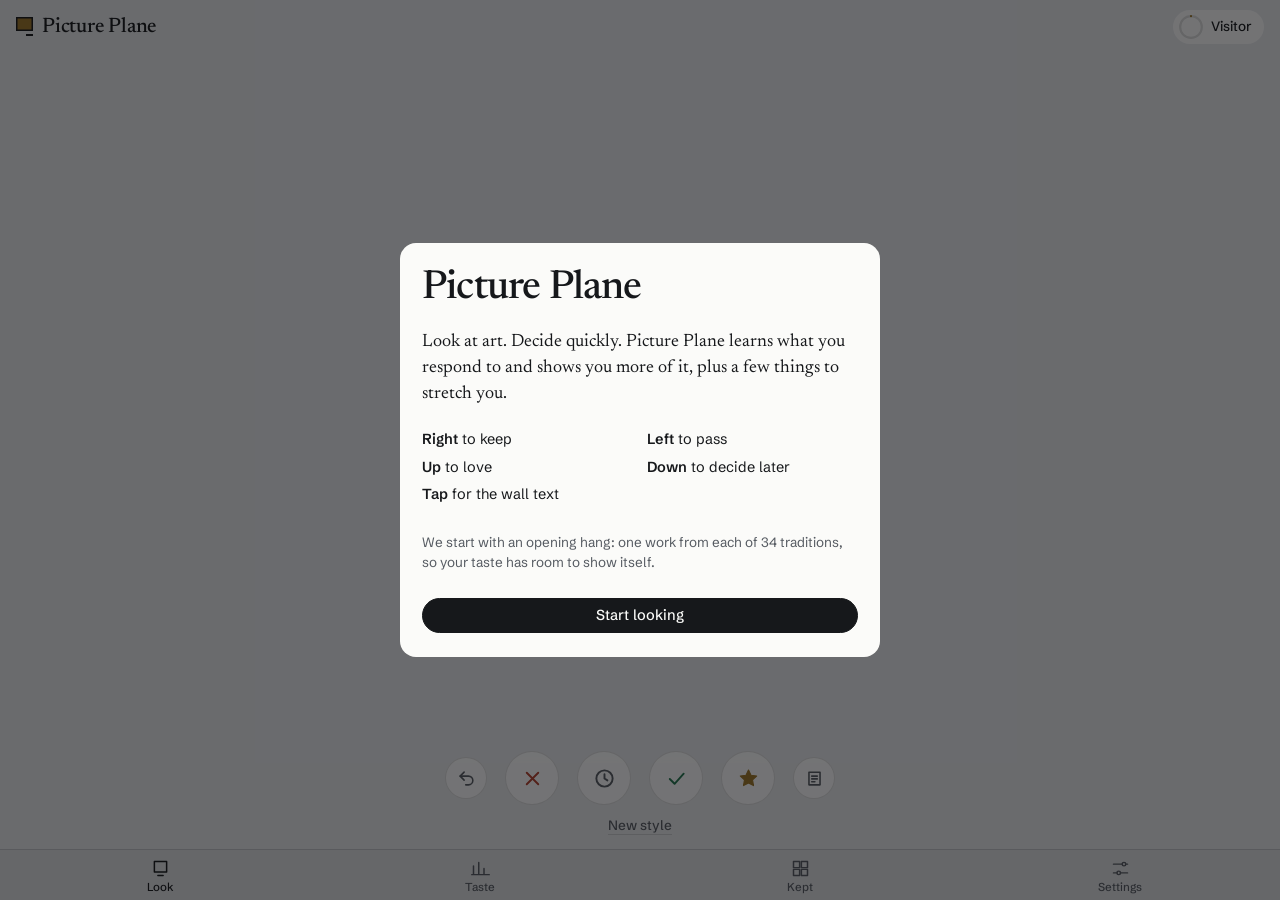
==== alpha/index.html @ bbab6c98 "Alpha: Picture Plane, a ground-up rebuild at /alpha/ - Gallery-wall design: true-proportion hanging," ====
<!doctype html>
<html lang="en">
<head>
<meta charset="utf-8">
<meta name="viewport" content="width=device-width, initial-scale=1, viewport-fit=cover">
<title>Picture Plane</title>
<meta name="description" content="Look at art, decide quickly, and learn what you respond to.">
<meta name="theme-color" content="#2b2f36">
<meta name="apple-mobile-web-app-capable" content="yes">
<meta name="apple-mobile-web-app-status-bar-style" content="black-translucent">
<meta name="apple-mobile-web-app-title" content="Picture Plane">
<link rel="manifest" href="./manifest.webmanifest">
<link rel="icon" href="./icons/icon-192.png">
<link rel="apple-touch-icon" href="./icons/apple-touch-icon.png">
<link rel="preconnect" href="https://fonts.googleapis.com">
<link rel="preconnect" href="https://fonts.gstatic.com" crossorigin>
<link rel="stylesheet" href="https://fonts.googleapis.com/css2?family=Newsreader:ital,opsz,wght@0,6..72,400;0,6..72,500;1,6..72,400;1,6..72,500&family=Schibsted+Grotesk:wght@400;500;600&display=swap">
<link rel="stylesheet" href="./app.css">
</head>
<body>
<a class="skip" href="#controls">Skip to controls</a>
<header class="topbar">
  <p class="wordmark" aria-label="Picture Plane"><span class="mark" aria-hidden="true"></span>Picture Plane</p>
  <button class="levelchip" id="levelChip" type="button"></button>
</header>

<main>
  <section id="view-look" class="view look" aria-label="Look">
    <div class="nudge" id="nudge" hidden><span>A lot has changed since your last backup.</span><button class="btn small" id="nudgeGo">Back up</button></div>
    <div class="stage-wrap">
      <div class="edge" id="edge-pass" aria-hidden="true"><span>Pass</span></div>
      <div class="edge" id="edge-keep" aria-hidden="true"><span>Keep</span></div>
      <div class="edge" id="edge-love" aria-hidden="true"><span>Love</span></div>
      <div class="edge" id="edge-later" aria-hidden="true"><span>Later</span></div>
      <div class="stage" id="stage"></div>
    </div>
    <div class="why" id="why" hidden role="group" aria-label="What drew you in"></div>
    <div class="controls" id="controls">
      <button class="ctl ghost" id="btnUndo" type="button" aria-label="Undo" title="Undo (Backspace)"><svg viewBox="0 0 24 24" aria-hidden="true"><path d="M9 14 4 9l5-5"/><path d="M4 9h10.5a5.5 5.5 0 0 1 0 11H11"/></svg></button>
      <button class="ctl pass" id="btnPass" type="button" aria-label="Pass" title="Pass (Left arrow)"><svg viewBox="0 0 24 24" aria-hidden="true"><path d="M6 6l12 12M18 6 6 18"/></svg></button>
      <button class="ctl later" id="btnLater" type="button" aria-label="Decide later" title="Later (Down arrow)"><svg viewBox="0 0 24 24" aria-hidden="true"><circle cx="12" cy="12" r="8.5"/><path d="M12 7.5V12l3 2"/></svg></button>
      <button class="ctl keep" id="btnKeep" type="button" aria-label="Keep" title="Keep (Right arrow)"><svg viewBox="0 0 24 24" aria-hidden="true"><path d="M5 12.5 10 17.5 19.5 7"/></svg></button>
      <button class="ctl love" id="btnLove" type="button" aria-label="Love" title="Love (Up arrow)"><svg viewBox="0 0 24 24" aria-hidden="true"><path d="M12 3.2l2.6 5.4 5.9.8-4.3 4.1 1 5.9L12 16.6l-5.2 2.8 1-5.9L3.5 9.4l5.9-.8z"/></svg></button>
      <button class="ctl ghost" id="btnInfo" type="button" aria-label="Wall text" title="Wall text (I)"><svg viewBox="0 0 24 24" aria-hidden="true"><path d="M5 4h14v16H5z"/><path d="M8.5 9h7M8.5 12.5h7M8.5 16h4"/></svg></button>
    </div>
    <div class="aux"><button class="textbtn" id="btnNewStyle" type="button">New style</button></div>
  </section>
  <section id="view-taste" class="view" aria-label="Taste" hidden></section>
  <section id="view-kept" class="view" aria-label="Kept" hidden></section>
  <section id="view-settings" class="view" aria-label="Settings" hidden></section>
</main>

<nav class="tabbar" aria-label="Main">
  <button id="tab-look" data-view="look" type="button" aria-current="page"><svg viewBox="0 0 24 24" aria-hidden="true"><rect x="5" y="4" width="14" height="12"/><path d="M9 20h6"/></svg>Look</button>
  <button id="tab-taste" data-view="taste" type="button"><svg viewBox="0 0 24 24" aria-hidden="true"><path d="M4 19V9M10 19V5M16 19v-7M22 19H2"/></svg>Taste</button>
  <button id="tab-kept" data-view="kept" type="button"><svg viewBox="0 0 24 24" aria-hidden="true"><rect x="4" y="4" width="7" height="7"/><rect x="13" y="4" width="7" height="7"/><rect x="4" y="13" width="7" height="7"/><rect x="13" y="13" width="7" height="7"/></svg>Kept</button>
  <button id="tab-settings" data-view="settings" type="button"><svg viewBox="0 0 24 24" aria-hidden="true"><path d="M4 7h10M18 7h2M4 17h4M12 17h8"/><circle cx="16" cy="7" r="2"/><circle cx="10" cy="17" r="2"/></svg>Settings</button>
</nav>

<div class="scrim" id="scrim" hidden></div>
<aside class="sheet" id="sheet" hidden role="dialog" aria-modal="true" aria-label="Wall text">
  <div class="sheet-top"><span class="grab" aria-hidden="true"></span><button class="btn small" id="sheetDone" type="button">Done</button></div>
  <div id="sheetBody"></div>
</aside>
<div class="zoom" id="zoom" hidden role="dialog" aria-label="Full size image"><img id="zoomImg" alt=""><button class="btn small" id="zoomClose" type="button">Close</button></div>
<div class="modal" id="modal" hidden role="dialog" aria-modal="true"><div class="modal-card" id="modalBody"></div></div>
<div class="toast" id="toast" role="status" hidden></div>
<div class="sr-only" id="live" aria-live="polite"></div>

<script type="module" src="./js/app.js"></script>
</body>
</html>
---- alpha/app.css ----
/* Picture Plane
   Concept: the screen is a gallery wall. Each work is hung at its true proportions with a museum
   wall label beneath it, and the wall takes a quiet tint of the work's own dominant hue, the way
   curators paint walls for a hang. Everything else stays out of the way.
   Type: Newsreader for titles (italic for artwork titles, as on real labels); Schibsted Grotesk for interface. */

:root {
  --wh: 220; --ws: 8%;                       /* wall hue and saturation, set per artwork */
  --wall: hsl(var(--wh) var(--ws) 90%);
  --wall-deep: hsl(var(--wh) calc(var(--ws) + 2%) 84%);
  --paper: #fbfbf9;
  --ink: #16181b;
  --ink-2: #555a61;
  --line: rgba(22, 24, 27, 0.14);
  --chip: rgba(255, 255, 255, 0.72);
  --keep: #23744f;
  --pass: #b0402f;
  --gilt: #9a7428;
  --focus: #2f5fd0;
  --serif: "Newsreader", "Iowan Old Style", "Palatino Linotype", Georgia, serif;
  --sans: "Schibsted Grotesk", "Helvetica Neue", Arial, system-ui, sans-serif;
  --shadow-art: 0 1px 1px rgba(0,0,0,.18), 0 6px 14px -6px rgba(0,0,0,.35), 0 28px 50px -24px rgba(0,0,0,.55);
  color-scheme: light;
}
@media (prefers-color-scheme: dark) {
  :root:not([data-theme="light"]) {
    --wall: hsl(var(--wh) var(--ws) 15%);
    --wall-deep: hsl(var(--wh) calc(var(--ws) + 2%) 11%);
    --paper: #1d2024;
    --ink: #eceae4;
    --ink-2: #a7abb1;
    --line: rgba(236, 234, 228, 0.16);
    --chip: rgba(255, 255, 255, 0.08);
    --keep: #5fbf8e;
    --pass: #e2806f;
    --gilt: #d3ad62;
    --focus: #8fb0ff;
    --shadow-art: 0 1px 1px rgba(0,0,0,.5), 0 10px 22px -8px rgba(0,0,0,.65), 0 34px 60px -26px rgba(0,0,0,.85);
    color-scheme: dark;
  }
}
:root[data-theme="dark"] {
  --wall: hsl(var(--wh) var(--ws) 15%); --wall-deep: hsl(var(--wh) calc(var(--ws) + 2%) 11%);
  --paper: #1d2024; --ink: #eceae4; --ink-2: #a7abb1; --line: rgba(236,234,228,.16); --chip: rgba(255,255,255,.08);
  --keep: #5fbf8e; --pass: #e2806f; --gilt: #d3ad62; --focus: #8fb0ff; color-scheme: dark;
}

* { box-sizing: border-box; }
html, body { height: 100%; }
body {
  margin: 0; background: var(--wall); color: var(--ink);
  font: 400 16px/1.5 var(--sans); -webkit-font-smoothing: antialiased; text-rendering: optimizeLegibility;
  display: grid; grid-template-rows: auto 1fr auto; overflow: hidden;
  padding-top: env(safe-area-inset-top, 0px);
  transition: background-color .7s ease;
  -webkit-tap-highlight-color: transparent;
}
[hidden] { display: none !important; }
button { font: inherit; color: inherit; cursor: pointer; }
:focus-visible { outline: 2px solid var(--focus); outline-offset: 3px; border-radius: 4px; }
cite { font-style: italic; }
a { color: inherit; text-underline-offset: 3px; }
.sr-only, .skip:not(:focus) { position: absolute; width: 1px; height: 1px; overflow: hidden; clip: rect(0 0 0 0); white-space: nowrap; }
.skip:focus { position: fixed; top: 8px; left: 8px; z-index: 99; background: var(--paper); padding: 8px 12px; }
.muted { color: var(--ink-2); }
.small { font-size: 13.5px; }

/* ---------- top bar ---------- */
.topbar { display: flex; align-items: center; justify-content: space-between; gap: 12px; padding: 10px 16px 6px; }
.wordmark { margin: 0; display: flex; align-items: center; gap: 9px; font: 500 21px/1 var(--serif); letter-spacing: -0.01em; }
.mark { width: 17px; height: 20px; position: relative; display: inline-block; }
.mark::before { content: ""; position: absolute; left: 0; top: 0; width: 17px; height: 14px; background: var(--gilt); box-shadow: inset 0 0 0 1.5px currentColor; }
.mark::after { content: ""; position: absolute; right: 0; bottom: 1px; width: 7px; height: 2.5px; background: currentColor; }
.levelchip { display: inline-flex; align-items: center; gap: 7px; border: 0; background: var(--chip); padding: 4px 12px 4px 5px; border-radius: 999px; font: 500 13.5px/1 var(--sans); }
.levelchip svg { width: 26px; height: 26px; transform: rotate(-90deg); }
.levelchip circle { fill: none; stroke-width: 3; }
.ring-bg { stroke: var(--line); }
.ring { stroke: var(--gilt); stroke-linecap: round; transition: stroke-dasharray .6s ease; }

main { min-height: 0; position: relative; }
.view { height: 100%; overflow-y: auto; -webkit-overflow-scrolling: touch; }
.view.look { display: flex; flex-direction: column; overflow: hidden; padding: 0 16px; }

/* ---------- the wall ---------- */
.stage-wrap { position: relative; flex: 1; min-height: 0; }
.stage { position: absolute; inset: 0; }
.card {
  position: absolute; inset: 0; display: flex; flex-direction: column; justify-content: center; gap: 16px;
  touch-action: none; user-select: none; -webkit-user-select: none; will-change: transform;
  transition: transform .36s cubic-bezier(.2,.8,.2,1), opacity .3s;
}
.card.dragging { transition: none; cursor: grabbing; }
.card.next { opacity: 0; pointer-events: none; }
.card.next .plate { visibility: hidden; }
.hang { position: relative; flex: 1; min-height: 0; display: grid; place-items: center; }
.work { display: block; max-width: 100%; max-height: 100%; box-shadow: var(--shadow-art); opacity: 0; transition: opacity .45s ease; background: var(--wall-deep); -webkit-user-drag: none; }
.card.loaded .work { opacity: 1; }
.plate { display: grid; gap: 10px; max-width: 34rem; padding-bottom: 4px; }
.label p { margin: 0; }
.label .who { font: 600 15px/1.3 var(--sans); }
.label .bio { font-size: 13px; color: var(--ink-2); }
.label .what { font: 400 19px/1.3 var(--serif); margin-top: 3px; text-wrap: balance; display: -webkit-box; -webkit-line-clamp: 2; -webkit-box-orient: vertical; overflow: hidden; }
.label .med { font-size: 13px; color: var(--ink-2); margin-top: 2px; display: -webkit-box; -webkit-line-clamp: 1; -webkit-box-orient: vertical; overflow: hidden; }
.label .src { font-size: 12px; color: var(--ink-2); margin-top: 2px; }
.cue { border-top: 1px solid var(--line); padding-top: 9px; font-size: 13.5px; line-height: 1.45; }
.cue p { margin: 0; }
.cue .sub { color: var(--ink-2); margin-top: 2px; }
.cue-seed p:first-child { color: var(--gilt); font-weight: 500; }
.cue-match p:first-child { color: var(--keep); font-weight: 500; }
.cue-unsure p:first-child, .cue-explore p:first-child, .cue-look p:first-child { color: var(--ink-2); font-weight: 500; }
.empty { position: absolute; inset: 0; display: grid; place-content: center; gap: 12px; text-align: center; color: var(--ink-2); padding: 24px; }
.empty p { max-width: 30ch; margin: 0 auto; }

/* Feedback at the edges of the wall while dragging */
.edge { position: absolute; z-index: 3; pointer-events: none; opacity: 0; display: grid; place-items: center; transition: opacity .12s; }
.edge span { font: 600 13px/1 var(--sans); letter-spacing: .02em; padding: 7px 12px; border-radius: 999px; background: var(--paper); box-shadow: 0 6px 18px -8px rgba(0,0,0,.4); }
#edge-keep { right: -16px; top: 0; bottom: 0; width: 34%; background: linear-gradient(to left, color-mix(in srgb, var(--keep) 30%, transparent), transparent); }
#edge-keep span { color: var(--keep); justify-self: end; margin-right: 22px; }
#edge-pass { left: -16px; top: 0; bottom: 0; width: 34%; background: linear-gradient(to right, color-mix(in srgb, var(--pass) 30%, transparent), transparent); }
#edge-pass span { color: var(--pass); justify-self: start; margin-left: 22px; }
#edge-love { left: -16px; right: -16px; top: 0; height: 30%; background: linear-gradient(to bottom, color-mix(in srgb, var(--gilt) 34%, transparent), transparent); align-items: start; }
#edge-love span { color: var(--gilt); margin-top: 14px; }
#edge-later { left: -16px; right: -16px; bottom: 0; height: 30%; background: linear-gradient(to top, color-mix(in srgb, var(--ink-2) 26%, transparent), transparent); align-items: end; }
#edge-later span { color: var(--ink-2); margin-bottom: 14px; }

/* ---------- controls ---------- */
.controls { display: flex; justify-content: center; align-items: center; gap: clamp(8px, 3.4vw, 18px); padding-top: 12px; }
.ctl { width: 54px; height: 54px; border-radius: 50%; border: 1px solid var(--line); background: var(--chip); display: grid; place-items: center; transition: transform .12s, background-color .2s; backdrop-filter: blur(6px); }
.ctl svg { width: 23px; height: 23px; fill: none; stroke: currentColor; stroke-width: 2; stroke-linecap: round; stroke-linejoin: round; }
.ctl:active { transform: scale(.92); }
.ctl.ghost { width: 42px; height: 42px; color: var(--ink-2); }
.ctl.ghost svg { width: 19px; height: 19px; }
.ctl.pass { color: var(--pass); } .ctl.keep { color: var(--keep); } .ctl.later { color: var(--ink-2); }
.ctl.love { color: var(--gilt); } .ctl.love svg { fill: currentColor; stroke-width: 1.2; }
.ctl:disabled { opacity: .35; cursor: default; }
.aux { display: flex; justify-content: center; padding: 6px 0 8px; }
.textbtn { border: 0; background: none; color: var(--ink-2); font: 500 13.5px/1 var(--sans); padding: 8px 12px; text-decoration: underline; text-decoration-color: var(--line); text-underline-offset: 4px; }

.why { position: absolute; left: 16px; right: 16px; bottom: 132px; z-index: 6; margin: 0 auto; max-width: 30rem; background: var(--paper); border-radius: 14px; padding: 12px 14px; box-shadow: 0 18px 40px -16px rgba(0,0,0,.5); animation: rise .25s ease; }
.why p { margin: 0 0 8px; font-weight: 500; font-size: 14px; }
.chips { display: flex; flex-wrap: wrap; gap: 6px; }
.chip { border: 1px solid var(--line); background: transparent; border-radius: 999px; padding: 6px 12px; font-size: 13.5px; }
.chip[aria-pressed="true"] { background: var(--ink); color: var(--paper); border-color: var(--ink); }
@keyframes rise { from { transform: translateY(12px); opacity: 0; } }

.nudge { display: flex; align-items: center; justify-content: space-between; gap: 10px; flex-wrap: wrap; font-size: 13.5px; padding: 8px 12px; margin-bottom: 8px; border-radius: 10px; background: var(--chip); }

/* ---------- tab bar ---------- */
.tabbar { display: grid; grid-template-columns: repeat(4, 1fr); border-top: 1px solid var(--line); padding-bottom: env(safe-area-inset-bottom, 0px); background: color-mix(in srgb, var(--wall) 86%, var(--ink) 4%); }
.tabbar button { border: 0; background: none; display: grid; justify-items: center; gap: 3px; padding: 8px 0 7px; font: 500 11.5px/1 var(--sans); color: var(--ink-2); }
.tabbar svg { width: 21px; height: 21px; fill: none; stroke: currentColor; stroke-width: 1.7; stroke-linecap: round; stroke-linejoin: round; }
.tabbar button[aria-current="page"] { color: var(--ink); }

/* ---------- pages ---------- */
.page { max-width: 40rem; margin: 0 auto; padding: 8px 16px 40px; }
.display { font: 500 44px/1.05 var(--serif); letter-spacing: -0.02em; margin: 0 0 8px; text-wrap: balance; }
.display.small { font-size: 34px; margin: 6px 0 14px; }
.kicker { margin: 10px 0 2px; color: var(--ink-2); font-size: 14px; }
.lede { font: 400 18px/1.45 var(--serif); margin: 6px 0 10px; }
h2 { font: 600 17px/1.3 var(--sans); margin: 30px 0 10px; }
h3 { font: 600 14.5px/1.3 var(--sans); margin: 0 0 8px; }
.needs { list-style: none; padding: 0; margin: 0 0 14px; display: grid; gap: 8px; }
.needs li { display: grid; gap: 4px; font-size: 14px; }
.needs li.done span:first-child { color: var(--keep); }
.meter { height: 4px; background: var(--line); border-radius: 2px; overflow: hidden; }
.meter i { display: block; height: 100%; background: var(--gilt); border-radius: 2px; }
.stats { display: flex; flex-wrap: wrap; gap: 6px 18px; color: var(--ink-2); font-size: 14px; margin: 14px 0 0; }
.stats b { color: var(--ink); font-variant-numeric: tabular-nums; font-weight: 600; }
.notes-head { display: flex; align-items: baseline; justify-content: space-between; gap: 12px; flex-wrap: wrap; }
.tone { font-size: 13.5px; color: var(--ink-2); display: inline-flex; gap: 6px; align-items: center; }
select, textarea, input[type=file] { font: inherit; font-size: 14px; color: var(--ink); background: var(--paper); border: 1px solid var(--line); border-radius: 8px; padding: 6px 8px; max-width: 100%; }
textarea { width: 100%; min-height: 84px; font-size: 12.5px; }
.note { background: var(--paper); border-radius: 4px; padding: 18px 20px; box-shadow: 0 1px 0 var(--line), 0 14px 30px -22px rgba(0,0,0,.45); margin: 4px 0 12px; }
.note h3 { font: 500 20px/1.25 var(--serif); margin-bottom: 6px; }
.note p { margin: 0; font: 400 17px/1.55 var(--serif); }
.note .note-meta { font: 400 12.5px/1.4 var(--sans); color: var(--ink-2); margin-top: 10px; }
.note.small h3 { font-size: 17px; } .note.small p { font-size: 15.5px; }
.past summary { cursor: pointer; color: var(--ink-2); font-size: 14px; margin: 8px 0; }
.badges ul { list-style: none; padding: 0; margin: 0; display: grid; grid-template-columns: repeat(auto-fill, minmax(150px, 1fr)); gap: 8px; }
.badges li { padding: 10px 12px; border: 1px dashed var(--line); border-radius: 10px; display: grid; gap: 2px; color: var(--ink-2); }
.badges li b { font-weight: 600; font-size: 14px; }
.badges li span { font-size: 12.5px; }
.badges li.earned { border-style: solid; border-color: color-mix(in srgb, var(--gilt) 60%, transparent); color: var(--ink); background: color-mix(in srgb, var(--gilt) 9%, transparent); }
.dim { margin: 18px 0; }
.row { display: grid; grid-template-columns: minmax(0, 1fr) 110px 30px; gap: 10px; align-items: center; padding: 5px 0; border-bottom: 1px solid var(--line); font-size: 14px; }
.row .n { overflow: hidden; text-overflow: ellipsis; white-space: nowrap; }
.row .c { font-size: 12px; color: var(--ink-2); text-align: right; font-variant-numeric: tabular-nums; }
.bar { position: relative; height: 6px; background: var(--line); border-radius: 3px; }
.bar i { position: absolute; top: 0; bottom: 0; border-radius: 3px; }
.bar i.pos { background: var(--keep); } .bar i.neg { background: var(--pass); }
.plain { padding-left: 18px; margin: 0; font-size: 14.5px; }
.btn { border: 1px solid var(--line); background: var(--chip); border-radius: 999px; padding: 9px 16px; font: 500 14.5px/1.1 var(--sans); }
.btn.small { padding: 6px 12px; font-size: 13.5px; }
.btn.primary { background: var(--ink); color: var(--paper); border-color: var(--ink); }
.btn.warn { color: var(--pass); border-color: color-mix(in srgb, var(--pass) 50%, transparent); }
.btn:disabled { opacity: .45; cursor: default; }
.btns { display: flex; flex-wrap: wrap; gap: 8px; margin: 10px 0; }

.filters { display: flex; flex-wrap: wrap; gap: 6px; margin-bottom: 14px; }
.grid { list-style: none; padding: 0; margin: 0; display: grid; grid-template-columns: repeat(auto-fill, minmax(146px, 1fr)); gap: 18px 14px; }
.tile { border: 0; background: none; padding: 0; text-align: left; display: grid; gap: 6px; width: 100%; }
.tile img { width: 100%; aspect-ratio: 1; object-fit: contain; background: var(--wall-deep); }
.tile .t { font: 400 15px/1.25 var(--serif); display: -webkit-box; -webkit-line-clamp: 2; -webkit-box-orient: vertical; overflow: hidden; }
.tile .a { font-size: 12.5px; color: var(--ink-2); }
.tile .love { color: var(--gilt); font-weight: 400; }

.settings section { border-top: 1px solid var(--line); padding: 4px 0 10px; }
.settings h2 { margin-top: 16px; }
.toggle { display: flex; gap: 10px; align-items: flex-start; padding: 8px 0; }
.toggle span { display: grid; } .toggle small { color: var(--ink-2); font-size: 12.5px; }
.toggle input { width: 18px; height: 18px; margin-top: 2px; accent-color: var(--ink); }
.range { display: block; font-size: 14.5px; margin-bottom: 6px; }
input[type=range] { width: 100%; accent-color: var(--gilt); }
.ends { display: flex; justify-content: space-between; font-size: 12.5px; color: var(--ink-2); }
.diag { font-size: 11.5px; white-space: pre-wrap; word-break: break-word; background: var(--paper); padding: 10px; border-radius: 8px; }

/* ---------- wall text sheet ---------- */
.scrim { position: fixed; inset: 0; background: rgba(8, 9, 10, .45); z-index: 20; }
.sheet { position: fixed; left: 0; right: 0; bottom: 0; z-index: 21; max-height: 88dvh; max-height: 88vh; overflow-y: auto; background: var(--paper); color: var(--ink);
  border-radius: 16px 16px 0 0; padding: 0 20px calc(28px + env(safe-area-inset-bottom, 0px)); max-width: 640px; margin: 0 auto; box-shadow: 0 -18px 50px -20px rgba(0,0,0,.6);
  transform: translateY(24px); opacity: 0; transition: transform .28s cubic-bezier(.2,.8,.2,1), opacity .2s; }
.sheet.open { transform: none; opacity: 1; }
.sheet-top { position: sticky; top: 0; z-index: 2; background: var(--paper); display: flex; justify-content: flex-end; padding: 12px 0 8px; }
.grab { position: absolute; left: 50%; top: 8px; transform: translateX(-50%); width: 38px; height: 4px; border-radius: 2px; background: var(--line); }
.zoomBtn { display: block; width: 100%; border: 0; padding: 14px; background: var(--wall-deep); border-radius: 4px; margin-bottom: 14px; cursor: zoom-in; }
.zoomBtn img { display: block; margin: 0 auto; max-width: 100%; max-height: 40vh; box-shadow: var(--shadow-art); }
.sheet-title { font: 400 26px/1.2 var(--serif); margin: 4px 0 4px; text-wrap: balance; }
.sheet-who { margin: 0 0 14px; font-weight: 600; }
.sheet-who span { font-weight: 400; color: var(--ink-2); font-size: 14px; }
.prose p { font: 400 17px/1.6 var(--serif); margin: 0 0 .8em; max-width: 64ch; }
.prose .muted { font-family: var(--sans); font-size: 14.5px; }
.onview { display: inline-block; font-size: 13.5px; padding: 5px 11px; border: 1px solid var(--line); border-radius: 999px; color: var(--ink-2); margin: 4px 0 12px; }
.onview.yes { color: var(--keep); border-color: color-mix(in srgb, var(--keep) 55%, transparent); }
.scale { margin: 8px 0 14px; }
.scale svg { width: 100%; max-width: 420px; height: auto; display: block; }
.scale .floor { stroke: var(--line); stroke-width: 1; }
.scale .person { fill: var(--ink-2); opacity: .55; }
.scale .art { fill: color-mix(in srgb, var(--gilt) 30%, transparent); stroke: var(--gilt); stroke-width: 1; }
.scale figcaption { font-size: 12.5px; color: var(--ink-2); }
.facts { display: grid; grid-template-columns: max-content minmax(0, 1fr); gap: 6px 16px; font-size: 14px; margin: 8px 0 16px; }
.facts dt { color: var(--ink-2); }
.facts dd { margin: 0; overflow-wrap: anywhere; }
.reasons ul { list-style: none; padding: 0; margin: 0 0 12px; display: grid; gap: 4px; font-size: 14px; }
.reasons .up { color: var(--keep); font-weight: 500; } .reasons .down { color: var(--pass); font-weight: 500; }
.out { font-weight: 500; }

.zoom { position: fixed; inset: 0; z-index: 30; background: #0c0d0e; overflow: auto; }
.zoom img { display: block; width: 100%; height: 100%; object-fit: contain; cursor: zoom-in; }
.zoom.big img { width: 250%; height: auto; max-width: none; cursor: zoom-out; }
.zoom .btn { position: fixed; top: calc(12px + env(safe-area-inset-top, 0px)); right: 12px; background: #f4f3ef; color: #16181b; }

.modal { position: fixed; inset: 0; z-index: 40; background: rgba(8, 9, 10, .55); display: grid; place-items: center; padding: 16px; }
.modal-card { background: var(--paper); color: var(--ink); border-radius: 16px; padding: 24px 22px; max-width: 30rem; width: 100%; max-height: 88vh; overflow-y: auto; display: grid; gap: 12px; animation: rise .3s ease; }
.modal-card h2 { margin: 0; font: 500 30px/1.1 var(--serif); }
.modal-card .display { font-size: 40px; margin: 0; }
.modal-card .kicker { margin: 0; }
.modal-card .note { margin: 0; box-shadow: none; border: 1px solid var(--line); }
.gestures { list-style: none; padding: 0; margin: 0; display: grid; grid-template-columns: 1fr 1fr; gap: 6px 14px; font-size: 14.5px; }
.gestures b { font-weight: 600; }

.toast { position: fixed; left: 50%; top: calc(58px + env(safe-area-inset-top, 0px)); transform: translateX(-50%); z-index: 50; background: var(--ink); color: var(--paper);
  padding: 10px 16px; border-radius: 999px; font-size: 14px; max-width: calc(100% - 32px); text-align: center; box-shadow: 0 12px 30px -12px rgba(0,0,0,.5); }

@media (min-width: 760px) {
  .view.look { padding: 0 32px; }
  .plate { margin: 0 auto; width: 100%; max-width: 40rem; grid-template-columns: 1fr 1fr; align-items: start; }
  .cue { border-top: 0; border-left: 1px solid var(--line); padding: 0 0 0 16px; }
}
@media (max-height: 640px) {
  .label .bio, .label .src, .cue .sub { display: none; }
  .ctl { width: 48px; height: 48px; } .ctl.ghost { width: 38px; height: 38px; }
}
@media (prefers-reduced-motion: reduce) {
  *, *::before, *::after { animation-duration: .01ms !important; transition-duration: .01ms !important; }
}
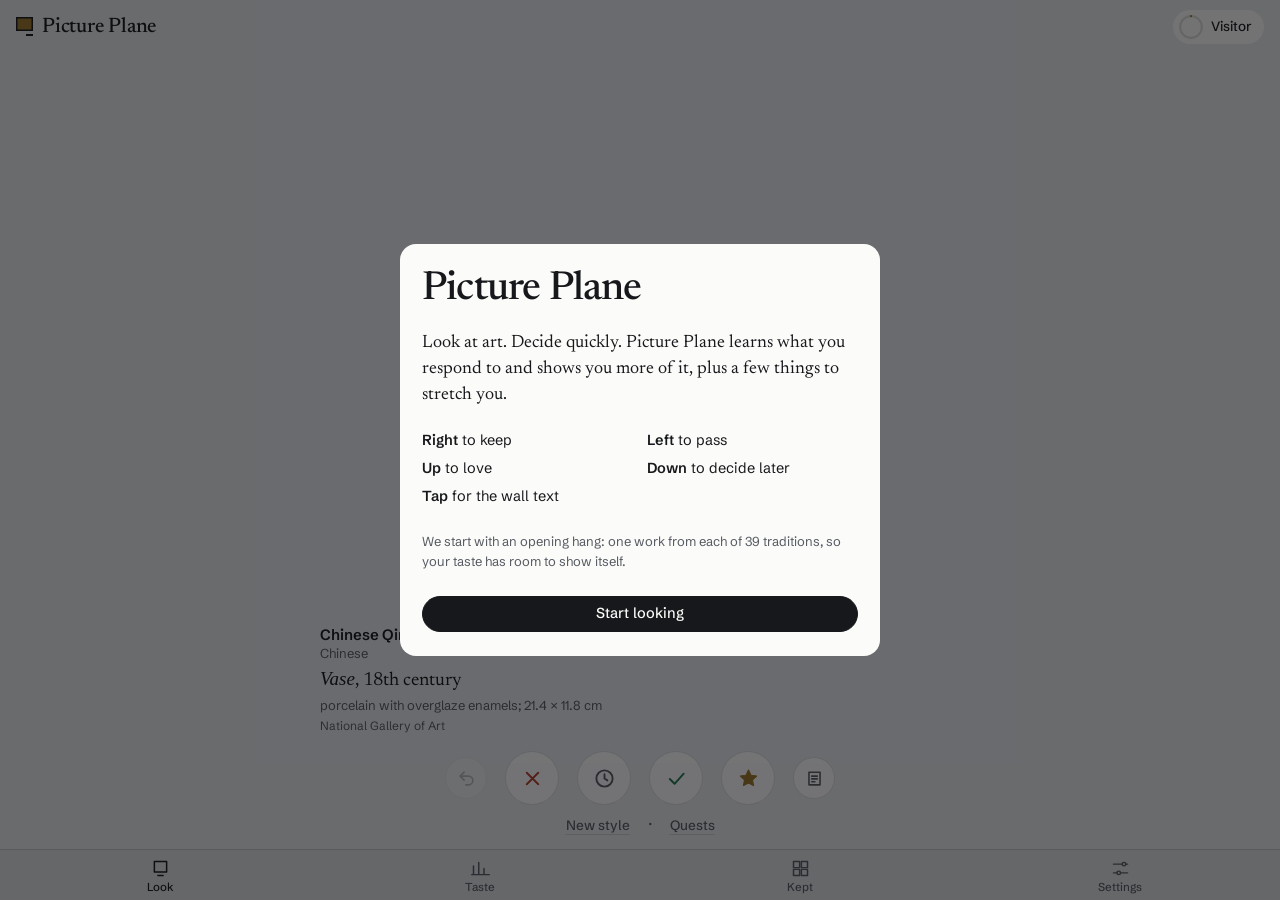
==== commit 39d6ebff: "Picture Plane 0.7.0-alpha: quests, linked to badges [live] Quest board (next badge, go deeper, somew" ====
--- a/alpha/index.html
+++ b/alpha/index.html
@@ -27,6 +27,7 @@
 <main>
   <section id="view-look" class="view look" aria-label="Look">
     <div class="nudge" id="nudge" hidden><span>A lot has changed since your last backup.</span><button class="btn small" id="nudgeGo">Back up</button></div>
+    <div class="questbar" id="questBar" hidden role="status"><span id="questText"></span><button class="textbtn" id="questEnd" type="button">End</button></div>
     <div class="stage-wrap">
       <div class="edge" id="edge-pass" aria-hidden="true"><span>Pass</span></div>
       <div class="edge" id="edge-keep" aria-hidden="true"><span>Keep</span></div>
@@ -43,7 +44,7 @@
       <button class="ctl love" id="btnLove" type="button" aria-label="Love" title="Love (Up arrow)"><svg viewBox="0 0 24 24" aria-hidden="true"><path d="M12 3.2l2.6 5.4 5.9.8-4.3 4.1 1 5.9L12 16.6l-5.2 2.8 1-5.9L3.5 9.4l5.9-.8z"/></svg></button>
       <button class="ctl ghost" id="btnInfo" type="button" aria-label="Wall text" title="Wall text (I)"><svg viewBox="0 0 24 24" aria-hidden="true"><path d="M5 4h14v16H5z"/><path d="M8.5 9h7M8.5 12.5h7M8.5 16h4"/></svg></button>
     </div>
-    <div class="aux"><button class="textbtn" id="btnNewStyle" type="button">New style</button></div>
+    <div class="aux"><button class="textbtn" id="btnNewStyle" type="button">New style</button><span class="dot" aria-hidden="true">·</span><button class="textbtn" id="btnQuests" type="button">Quests</button></div>
   </section>
   <section id="view-taste" class="view" aria-label="Taste" hidden></section>
   <section id="view-kept" class="view" aria-label="Kept" hidden></section>
@@ -61,6 +62,15 @@
 <aside class="sheet" id="sheet" hidden role="dialog" aria-modal="true" aria-label="Wall text">
   <div class="sheet-top"><span class="grab" aria-hidden="true"></span><button class="btn small" id="sheetDone" type="button">Done</button></div>
   <div id="sheetBody"></div>
+  <div class="sheet-actions" id="sheetActions" hidden>
+    <div class="sheet-btns">
+      <button class="ctl pass" data-act="pass" type="button" aria-label="Pass"><svg viewBox="0 0 24 24" aria-hidden="true"><path d="M6 6l12 12M18 6 6 18"/></svg></button>
+      <button class="ctl later" data-act="later" type="button" aria-label="Decide later"><svg viewBox="0 0 24 24" aria-hidden="true"><circle cx="12" cy="12" r="8.5"/><path d="M12 7.5V12l3 2"/></svg></button>
+      <button class="ctl keep" data-act="keep" type="button" aria-label="Keep"><svg viewBox="0 0 24 24" aria-hidden="true"><path d="M5 12.5 10 17.5 19.5 7"/></svg></button>
+      <button class="ctl love" data-act="love" type="button" aria-label="Love"><svg viewBox="0 0 24 24" aria-hidden="true"><path d="M12 3.2l2.6 5.4 5.9.8-4.3 4.1 1 5.9L12 16.6l-5.2 2.8 1-5.9L3.5 9.4l5.9-.8z"/></svg></button>
+    </div>
+    <p class="sheet-hint" id="sheetHint">Or swipe this panel right to keep, left to pass</p>
+  </div>
 </aside>
 <div class="zoom" id="zoom" hidden role="dialog" aria-label="Full size image"><img id="zoomImg" alt=""><button class="btn small" id="zoomClose" type="button">Close</button></div>
 <div class="modal" id="modal" hidden role="dialog" aria-modal="true"><div class="modal-card" id="modalBody"></div></div>
--- a/alpha/app.css
+++ b/alpha/app.css
@@ -17,6 +17,8 @@
   --pass: #b0402f;
   --gilt: #9a7428;
   --focus: #2f5fd0;
+  --land: #e6e0d2; --fog: #dad6cd; --fogline: rgba(22,24,27,.09);
+  --emb-fill: #efece5; --emb-hi: rgba(255,255,255,.95); --emb-lo: rgba(22,24,27,.24);
   --serif: "Newsreader", "Iowan Old Style", "Palatino Linotype", Georgia, serif;
   --sans: "Schibsted Grotesk", "Helvetica Neue", Arial, system-ui, sans-serif;
   --shadow-art: 0 1px 1px rgba(0,0,0,.18), 0 6px 14px -6px rgba(0,0,0,.35), 0 28px 50px -24px rgba(0,0,0,.55);
@@ -35,6 +37,8 @@
     --pass: #e2806f;
     --gilt: #d3ad62;
     --focus: #8fb0ff;
+    --land: #3b3c38; --fog: #2a2d31; --fogline: rgba(236,234,228,.07);
+    --emb-fill: #2a2d31; --emb-hi: rgba(255,255,255,.10); --emb-lo: rgba(0,0,0,.55);
     --shadow-art: 0 1px 1px rgba(0,0,0,.5), 0 10px 22px -8px rgba(0,0,0,.65), 0 34px 60px -26px rgba(0,0,0,.85);
     color-scheme: dark;
   }
@@ -43,14 +47,16 @@
   --wall: hsl(var(--wh) var(--ws) 15%); --wall-deep: hsl(var(--wh) calc(var(--ws) + 2%) 11%);
   --paper: #1d2024; --ink: #eceae4; --ink-2: #a7abb1; --line: rgba(236,234,228,.16); --chip: rgba(255,255,255,.08);
   --keep: #5fbf8e; --pass: #e2806f; --gilt: #d3ad62; --focus: #8fb0ff; color-scheme: dark;
+  --emb-fill: #2a2d31; --emb-hi: rgba(255,255,255,.10); --emb-lo: rgba(0,0,0,.55);
+  --land: #3b3c38; --fog: #2a2d31; --fogline: rgba(236,234,228,.07);
 }
 
 * { box-sizing: border-box; }
-html, body { height: 100%; }
+html, body { height: 100%; overscroll-behavior-x: none; }   /* sideways swipes stay in the app instead of becoming Back/Forward */
 body {
   margin: 0; background: var(--wall); color: var(--ink);
   font: 400 16px/1.5 var(--sans); -webkit-font-smoothing: antialiased; text-rendering: optimizeLegibility;
-  display: grid; grid-template-rows: auto 1fr auto; overflow: hidden;
+  display: grid; grid-template-rows: auto 1fr auto; grid-template-columns: minmax(0, 1fr); overflow: hidden;
   padding-top: env(safe-area-inset-top, 0px);
   transition: background-color .7s ease;
   -webkit-tap-highlight-color: transparent;
@@ -77,8 +83,8 @@
 .ring-bg { stroke: var(--line); }
 .ring { stroke: var(--gilt); stroke-linecap: round; transition: stroke-dasharray .6s ease; }
 
-main { min-height: 0; position: relative; }
-.view { height: 100%; overflow-y: auto; -webkit-overflow-scrolling: touch; }
+main { min-height: 0; min-width: 0; position: relative; }
+.view { height: 100%; min-width: 0; overflow-y: auto; overflow-x: hidden; -webkit-overflow-scrolling: touch; }   /* never wider than the screen; wide pieces scroll inside themselves */
 .view.look { display: flex; flex-direction: column; overflow: hidden; padding: 0 16px; }
 
 /* ---------- the wall ---------- */
@@ -176,11 +182,122 @@
 .note .note-meta { font: 400 12.5px/1.4 var(--sans); color: var(--ink-2); margin-top: 10px; }
 .note.small h3 { font-size: 17px; } .note.small p { font-size: 15.5px; }
 .past summary { cursor: pointer; color: var(--ink-2); font-size: 14px; margin: 8px 0; }
-.badges ul { list-style: none; padding: 0; margin: 0; display: grid; grid-template-columns: repeat(auto-fill, minmax(150px, 1fr)); gap: 8px; }
-.badges li { padding: 10px 12px; border: 1px dashed var(--line); border-radius: 10px; display: grid; gap: 2px; color: var(--ink-2); }
-.badges li b { font-weight: 600; font-size: 14px; }
-.badges li span { font-size: 12.5px; }
-.badges li.earned { border-style: solid; border-color: color-mix(in srgb, var(--gilt) 60%, transparent); color: var(--ink); background: color-mix(in srgb, var(--gilt) 9%, transparent); }
+/* ---------- Taste: jump bar, portrait, badge cabinet ---------- */
+.jump { position: sticky; top: 0; z-index: 5; display: flex; gap: 2px; justify-content: center; padding: 8px 10px; background: var(--wall); border-bottom: 1px solid var(--line); overflow-x: auto; scrollbar-width: none; }
+.jump::-webkit-scrollbar { display: none; }
+.jump a { flex: 0 1 7rem; min-width: 0; text-align: center; padding: 7px 8px; border-radius: 999px; font: 500 13px/1 var(--sans); color: var(--ink-2); text-decoration: none; white-space: nowrap; }
+.jump a[aria-current] { background: var(--paper); color: var(--ink); box-shadow: 0 1px 2px rgba(0,0,0,.14); }
+.tsec { padding-top: 6px; scroll-margin-top: 52px; }
+#view-taste .page { padding-bottom: 30vh; }   /* room for the last sections to reach the top */
+.tsec + .tsec { margin-top: 26px; border-top: 1px solid var(--line); padding-top: 18px; }
+.sech { font: 500 28px/1.15 var(--serif); margin: 6px 0 6px; }
+.small { font-size: 13px; }
+.traits { display: flex; flex-wrap: wrap; gap: 6px; margin: 4px 0 10px; }
+.trait { display: inline-flex; align-items: center; gap: 6px; border: 1px solid var(--line); background: var(--chip); border-radius: 999px; padding: 3px 12px 3px 3px; font: 500 13.5px/1 var(--sans); color: var(--ink); }
+.trait svg { width: 28px; height: 28px; }
+.level { margin-top: 14px; }
+.level .kicker b { color: var(--ink); }
+.tiles { display: grid; grid-template-columns: repeat(3, 1fr); gap: 8px; margin: 12px 0; }
+.tiles div { background: var(--paper); border-radius: 12px; padding: 10px 12px; display: grid; gap: 2px; box-shadow: 0 1px 0 var(--line); }
+.tiles b { font: 600 22px/1.1 var(--sans); font-variant-numeric: tabular-nums; }
+.tiles span { font-size: 12.5px; color: var(--ink-2); }
+.pattern { display: flex; flex-wrap: wrap; gap: 6px; margin: 0 0 6px; }
+.pattern span { font-size: 12.5px; border: 1px solid var(--line); border-radius: 999px; padding: 3px 10px; color: var(--ink-2); }
+.appknows { margin: 18px 0 6px; padding: 14px 16px; border: 1px solid var(--line); border-radius: 14px; background: var(--paper); }
+.appknows h2 { margin: 0 0 8px; }
+.appknows .small { margin: 8px 0; }
+.drift { border-left: 3px solid var(--gilt); padding-left: 10px; }
+.rungs { display: grid; grid-template-columns: repeat(5, 1fr); gap: 3px; }
+.rungs span { font-size: 10.5px; text-align: center; padding: 6px 0 0; border-top: 4px solid var(--line); color: var(--ink-2); }
+.rungs span.on { border-top-color: var(--keep); }
+.rungs span.cur { color: var(--ink); font-weight: 600; }
+.callit { display: flex; gap: 3px; margin: 2px 0 6px; }
+.callit i { flex: 1; height: 8px; border-radius: 2px; background: var(--line); }
+.callit i.hit { background: var(--keep); }
+.nextup { display: grid; gap: 8px; margin: 4px 0 8px; }
+.next { display: grid; grid-template-columns: 48px 1fr; gap: 12px; align-items: center; text-align: left; border: 1px solid var(--line); background: var(--paper); border-radius: 14px; padding: 8px 12px 8px 8px; color: var(--ink); font: inherit; }
+.next svg { width: 48px; height: 48px; }
+.next b { font-weight: 600; font-size: 14.5px; display: block; }
+.next small { display: block; font-size: 12.5px; color: var(--ink-2); margin: 2px 0 5px; }
+.family { margin: 22px 0 8px; }
+.family h3 { font: 500 20px/1.2 var(--serif); margin: 0; }
+.family h3 small { font: 400 12.5px/1 var(--sans); color: var(--ink-2); margin-left: 6px; }
+.family > p { margin: 2px 0 10px; }
+.cabinet { display: grid; grid-template-columns: repeat(auto-fill, minmax(78px, 1fr)); gap: 12px 8px; }
+.pin { position: relative; display: grid; justify-items: center; gap: 4px; border: 0; background: none; padding: 2px; font: 500 11.5px/1.2 var(--sans); color: var(--ink); text-align: center; border-radius: 12px; }
+.pin svg { width: 64px; height: 64px; }
+.pin.locked span, .pin.secret span { color: var(--ink-2); }
+.pin:focus-visible, .next:focus-visible, .trait:focus-visible { outline: 2px solid var(--focus); outline-offset: 2px; }
+.sealdot { position: absolute; top: 44px; right: calc(50% - 32px); width: 14px; height: 14px; border-radius: 50%; background: #8e2a20; box-shadow: 0 0 0 2px var(--wall); }
+.pinart.locked .pinbody { opacity: .3; filter: saturate(.55); }
+.pinart.sealed .pinbody { opacity: .55; }
+.emb-fill { fill: var(--emb-fill); } .emb-hi { stroke: var(--emb-hi); } .emb-lo { stroke: var(--emb-lo); }
+.pinhead { display: grid; place-items: center; }
+.pinhead svg { width: 132px; height: 132px; }
+.pinrow { display: grid; grid-template-columns: repeat(auto-fill, minmax(76px, 1fr)); gap: 10px 6px; }
+.pinrow figure { margin: 0; display: grid; justify-items: center; gap: 3px; font-size: 11.5px; text-align: center; }
+.pinrow svg { width: 58px; height: 58px; }
+.pinrow small { color: var(--ink-2); }
+@media (prefers-reduced-motion: no-preference) { .ceremony figure { animation: pinDrop .45s cubic-bezier(.2,.8,.3,1.2) both; animation-delay: calc(var(--i) * 70ms); } }
+@keyframes pinDrop { from { opacity: 0; transform: translateY(-14px) scale(.8); } to { opacity: 1; transform: none; } }
+.home { font: 500 24px/1.2 var(--serif); margin: 0 0 2px; }
+.stamps { display: grid; grid-template-columns: repeat(auto-fill, minmax(118px, 1fr)); gap: 8px 10px; margin: 4px 0 6px; color: var(--ink-2); }
+.stamps figure { margin: 0; }
+.stamps svg, .pinhead .stamp { width: 100%; height: auto; display: block; }
+.pinhead .stamp { max-width: 240px; }
+.mrows { margin-bottom: 8px; }
+.mrow { display: grid; grid-template-columns: minmax(0, 1fr) 110px 40px; gap: 10px; align-items: center; padding: 5px 0; border-bottom: 1px solid var(--line); font-size: 14px; }
+.mrow .n { overflow: hidden; text-overflow: ellipsis; white-space: nowrap; }
+.mrow .c { font-size: 12.5px; color: var(--ink-2); text-align: right; font-variant-numeric: tabular-nums; }
+.mrow .c.wide { grid-column: 2 / 4; }
+.mrow.few .n { color: var(--ink-2); }
+.museumday { margin-top: 16px; padding: 14px 16px; border: 1px solid var(--line); border-radius: 14px; background: var(--paper); }
+.daybtns { display: flex; flex-wrap: wrap; gap: 6px; }
+.mapbox { margin: 6px -8px 4px; background: var(--paper); border-radius: 14px; padding: 8px; min-height: 120px; }
+.worldmap { width: 100%; height: auto; display: block; }
+.worldmap path { stroke: var(--paper); stroke-width: .6; cursor: pointer; }
+.worldmap path.fog { fill: url(#pp-fog); }
+.worldmap path.sel { stroke: var(--ink); stroke-width: 1.8; }
+.worldmap .fogbg { fill: var(--fog); } .worldmap .fogline { stroke: var(--fogline); }
+.worldmap .route { stroke: var(--ink); stroke-width: 1.6; stroke-dasharray: 5 5; stroke-linejoin: round; pointer-events: none; }
+.worldmap .stop { fill: var(--ink); stroke: var(--paper); stroke-width: 1.2; pointer-events: none; }
+@media (prefers-reduced-motion: no-preference) { .worldmap .route { animation: march 1.6s linear infinite; } @keyframes march { to { stroke-dashoffset: -20; } } }
+.ramp { height: 6px; border-radius: 3px; margin: 6px 0 2px; background: linear-gradient(90deg, #6f8296, var(--land), #c48a2a); }
+.legend { display: flex; justify-content: space-between; }
+.atlaspanel { margin: 12px 0; padding: 12px 14px; border: 1px solid var(--line); border-radius: 14px; background: var(--paper); }
+.atlaspanel h3 { font: 500 22px/1.2 var(--serif); margin: 0 0 4px; }
+.atlaspanel .btn { margin-top: 6px; }
+.chip small { color: var(--ink-2); margin-left: 3px; }
+.tlbox { overflow-x: auto; }
+.timeline { width: 100%; min-width: 520px; height: auto; display: block; }
+.timeline .axis { stroke: var(--line); stroke-width: 1.5; } .timeline .tick { stroke: var(--ink-2); }
+.timeline .tl { fill: var(--ink-2); font: 11px var(--sans); }
+.timeline .pass { stroke: var(--ink-2); stroke-opacity: .4; stroke-width: 1.4; }
+.timeline .love { fill: #c48a2a; stroke: var(--paper); stroke-width: 1; }
+.questbar { display: flex; align-items: center; justify-content: space-between; gap: 10px; margin: 0 0 6px; padding: 6px 6px 6px 14px; border-radius: 999px; background: var(--chip); font: 500 13.5px/1.2 var(--sans); }
+.questbar span { overflow: hidden; text-overflow: ellipsis; white-space: nowrap; min-width: 0; }
+.aux .dot { color: var(--ink-2); margin: 0 6px; }
+.qcards { display: grid; gap: 8px; }
+.qcard { display: grid; grid-template-columns: 44px 1fr; gap: 12px; align-items: center; text-align: left; border: 1px solid var(--line); background: var(--paper); border-radius: 14px; padding: 8px 12px 8px 8px; color: var(--ink); font: inherit; }
+.qcard svg { width: 44px; height: 44px; }
+.qcard b { display: block; font-weight: 600; font-size: 14.5px; }
+.qcard small { display: block; font-size: 12.5px; color: var(--ink-2); }
+.qicon { width: 44px; height: 44px; border-radius: 50%; display: grid; place-items: center; background: var(--chip); color: var(--ink-2); }
+.qicon svg { width: 22px; height: 22px; }
+.qcard:focus-visible { outline: 2px solid var(--focus); outline-offset: 2px; }
+.modal-card h3 { margin: 10px 0 2px; }
+.qbuild { display: grid; gap: 8px; padding: 12px; border: 1px solid var(--line); border-radius: 14px; }
+.qbuild label { display: flex; align-items: center; gap: 8px; font-size: 14px; }
+.qbuild input[type=text] { font: inherit; font-size: 14px; color: var(--ink); background: var(--paper); border: 1px solid var(--line); border-radius: 8px; padding: 7px 9px; }
+.qactive { display: flex; align-items: center; justify-content: space-between; gap: 10px; padding: 8px 12px; border-radius: 12px; background: var(--chip); }
+.qactive p { margin: 0; }
+.qloves { display: grid; grid-template-columns: repeat(4, 1fr); gap: 6px; }
+.qloves img { width: 100%; aspect-ratio: 1; object-fit: cover; border-radius: 4px; }
+.ladder { list-style: none; padding: 0; margin: 4px 0; display: grid; gap: 4px; font-size: 13.5px; }
+.ladder li { display: grid; grid-template-columns: 4.5rem 1fr auto; gap: 8px; padding: 6px 0; border-bottom: 1px solid var(--line); color: var(--ink-2); }
+.ladder li b { color: var(--ink); font-weight: 600; }
+.ladder li.got { color: var(--keep); } .ladder li.sealed { color: var(--gilt); }
+.walllabel { font: italic 400 16px/1.5 var(--serif); color: var(--ink-2); border-left: 2px solid var(--gilt); padding-left: 12px; margin: 6px 0; }
 .dim { margin: 18px 0; }
 .row { display: grid; grid-template-columns: minmax(0, 1fr) 110px 30px; gap: 10px; align-items: center; padding: 5px 0; border-bottom: 1px solid var(--line); font-size: 14px; }
 .row .n { overflow: hidden; text-overflow: ellipsis; white-space: nowrap; }
@@ -202,7 +319,15 @@
 .tile img { width: 100%; aspect-ratio: 1; object-fit: contain; background: var(--wall-deep); }
 .tile .t { font: 400 15px/1.25 var(--serif); display: -webkit-box; -webkit-line-clamp: 2; -webkit-box-orient: vertical; overflow: hidden; }
 .tile .a { font-size: 12.5px; color: var(--ink-2); }
-.tile .love { color: var(--gilt); font-weight: 400; }
+.tile-wrap { position: relative; }
+.lovebtn { width: 40px; height: 40px; border-radius: 50%; border: 0; display: grid; place-items: center; color: var(--ink-2);
+  background: color-mix(in srgb, var(--paper) 88%, transparent); box-shadow: 0 2px 8px -3px rgba(0,0,0,.35); transition: transform .12s, color .2s; }
+.lovebtn svg { width: 20px; height: 20px; fill: none; stroke: currentColor; stroke-width: 1.6; stroke-linejoin: round; }
+.lovebtn[aria-pressed="true"] { color: var(--gilt); }
+.lovebtn[aria-pressed="true"] svg { fill: currentColor; }
+.lovebtn:active { transform: scale(.9); }
+.tile-wrap .lovebtn { position: absolute; top: 6px; right: 6px; }
+.sheet-love { display: flex; align-items: center; gap: 10px; margin: 2px 0 10px; font-size: 14px; color: var(--ink-2); }
 
 .settings section { border-top: 1px solid var(--line); padding: 4px 0 10px; }
 .settings h2 { margin-top: 16px; }
@@ -220,6 +345,13 @@
   border-radius: 16px 16px 0 0; padding: 0 20px calc(28px + env(safe-area-inset-bottom, 0px)); max-width: 640px; margin: 0 auto; box-shadow: 0 -18px 50px -20px rgba(0,0,0,.6);
   transform: translateY(24px); opacity: 0; transition: transform .28s cubic-bezier(.2,.8,.2,1), opacity .2s; }
 .sheet.open { transform: none; opacity: 1; }
+.sheet { touch-action: pan-y; }   /* vertical scrolling stays native; horizontal drags decide */
+.sheet.dragging { transition: none; user-select: none; -webkit-user-select: none; }
+.sheet img { -webkit-user-drag: none; }
+.sheet-actions { position: sticky; bottom: calc(-28px - env(safe-area-inset-bottom, 0px)); z-index: 2; margin: 8px -20px 0; padding: 14px 20px calc(10px + env(safe-area-inset-bottom, 0px));
+  background: linear-gradient(to bottom, transparent, var(--paper) 22%); }
+.sheet-btns { display: flex; justify-content: center; gap: clamp(12px, 5vw, 22px); }
+.sheet-hint { margin: 8px 0 0; text-align: center; font-size: 12.5px; color: var(--ink-2); }
 .sheet-top { position: sticky; top: 0; z-index: 2; background: var(--paper); display: flex; justify-content: flex-end; padding: 12px 0 8px; }
 .grab { position: absolute; left: 50%; top: 8px; transform: translateX(-50%); width: 38px; height: 4px; border-radius: 2px; background: var(--line); }
 .zoomBtn { display: block; width: 100%; border: 0; padding: 14px; background: var(--wall-deep); border-radius: 4px; margin-bottom: 14px; cursor: zoom-in; }
@@ -244,9 +376,10 @@
 .reasons .up { color: var(--keep); font-weight: 500; } .reasons .down { color: var(--pass); font-weight: 500; }
 .out { font-weight: 500; }
 
-.zoom { position: fixed; inset: 0; z-index: 30; background: #0c0d0e; overflow: auto; }
-.zoom img { display: block; width: 100%; height: 100%; object-fit: contain; cursor: zoom-in; }
-.zoom.big img { width: 250%; height: auto; max-width: none; cursor: zoom-out; }
+.zoom { position: fixed; inset: 0; z-index: 30; background: #0c0d0e; overflow: hidden; overscroll-behavior: none; touch-action: none; }
+.zoom img { position: absolute; top: 0; left: 0; max-width: none; transform-origin: 0 0; cursor: zoom-in; user-select: none; -webkit-user-select: none; will-change: transform; }
+.zoom.big img { cursor: grab; }
+.zoom.big img:active { cursor: grabbing; }
 .zoom .btn { position: fixed; top: calc(12px + env(safe-area-inset-top, 0px)); right: 12px; background: #f4f3ef; color: #16181b; }
 
 .modal { position: fixed; inset: 0; z-index: 40; background: rgba(8, 9, 10, .55); display: grid; place-items: center; padding: 16px; }
